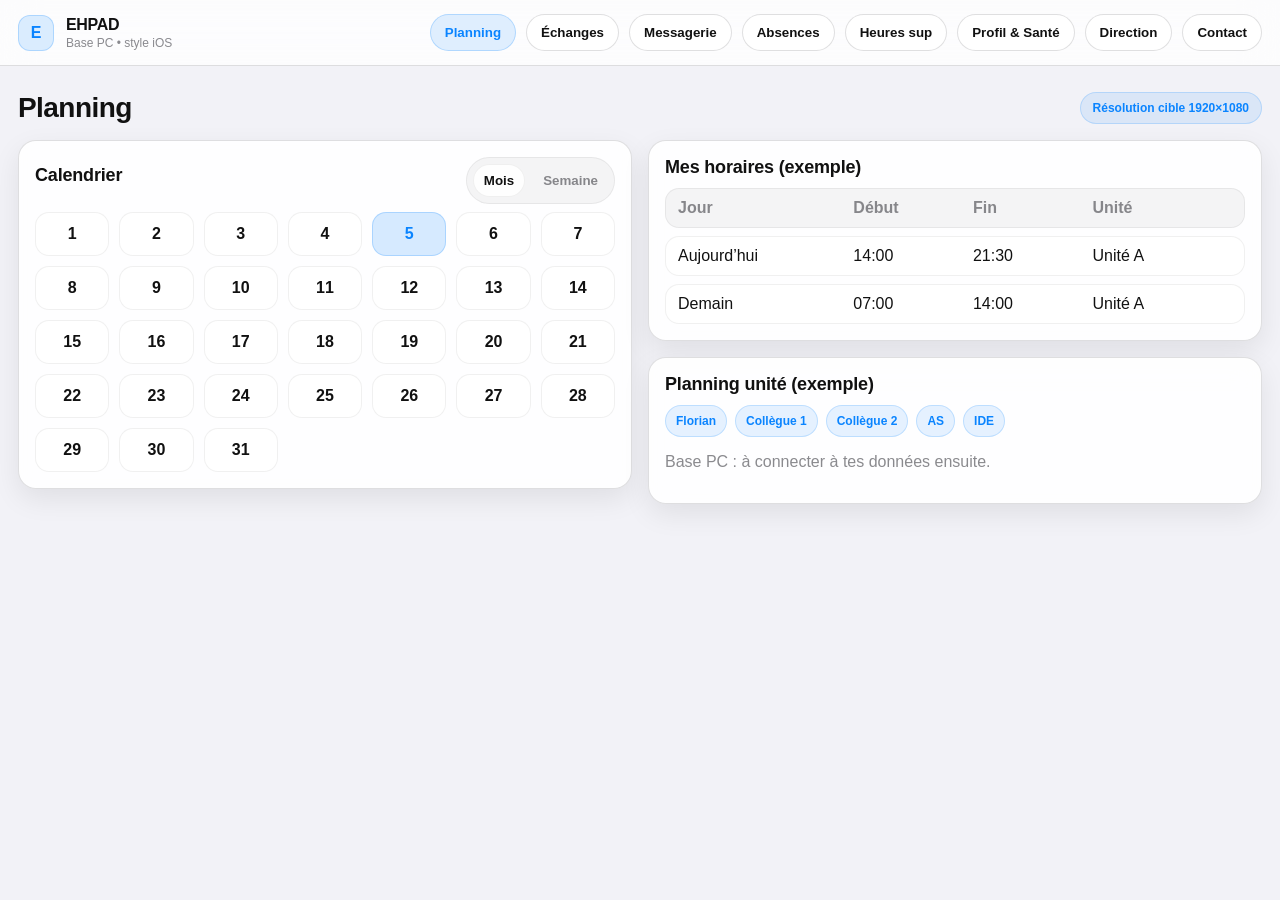
==== agent/index.html @ d67bc6e9 "Add files via upload" ====
<!doctype html>
<html lang="fr">
<head>
  <meta charset="utf-8" />
  <meta name="viewport" content="width=device-width, initial-scale=1" />
  <title>EHPAD – Base PC (style iOS)</title>
  <link rel="stylesheet" href="styles.css" />
</head>
<body>
  <header class="topbar">
    <div class="brand">
      <div class="logo">E</div>
      <div>
        <div class="brand-title">EHPAD</div>
        <div class="brand-sub">Base PC • style iOS</div>
      </div>
    </div>

    <nav class="nav" id="nav">
      <button class="navbtn active" data-tab="planning">Planning</button>
      <button class="navbtn" data-tab="echanges">Échanges</button>
      <button class="navbtn" data-tab="messagerie">Messagerie</button>
      <button class="navbtn" data-tab="disponibilites">Absences</button>
      <button class="navbtn" data-tab="heures">Heures sup</button>
      <button class="navbtn" data-tab="profil">Profil & Santé</button>
      <button class="navbtn" data-tab="direction">Direction</button>
      <button class="navbtn" data-tab="contact">Contact</button>
    </nav>
  </header>

  <main class="wrap">
    <section class="panel active" data-panel="planning">
      <div class="panelhead">
        <h1>Planning</h1>
        <div class="chip">Résolution cible 1920×1080</div>
      </div>

      <div class="grid2">
        <div class="card">
          <div class="cardhead">
            <h2>Calendrier</h2>
            <div class="seg">
              <button class="segbtn active" data-cal="month">Mois</button>
              <button class="segbtn" data-cal="week">Semaine</button>
            </div>
          </div>
          <div class="calendar" id="calendar"></div>
        </div>

        <div class="stack">
          <div class="card">
            <h2>Mes horaires (exemple)</h2>
            <div class="table">
              <div class="row header">
                <div>Jour</div><div>Début</div><div>Fin</div><div>Unité</div>
              </div>
              <div class="row"><div>Aujourd’hui</div><div>14:00</div><div>21:30</div><div>Unité A</div></div>
              <div class="row"><div>Demain</div><div>07:00</div><div>14:00</div><div>Unité A</div></div>
            </div>
          </div>

          <div class="card">
            <h2>Planning unité (exemple)</h2>
            <div class="pillrow">
              <span class="pill">Florian</span>
              <span class="pill">Collègue 1</span>
              <span class="pill">Collègue 2</span>
              <span class="pill">AS</span>
              <span class="pill">IDE</span>
            </div>
            <p class="muted">Base PC : à connecter à tes données ensuite.</p>
          </div>
        </div>
      </div>
    </section>

    <section class="panel" data-panel="echanges">
      <div class="panelhead">
        <h1>Échanges d’horaires</h1>
        <div class="chip">Demande → validation direction</div>
      </div>

      <div class="grid2">
        <div class="card">
          <h2>Proposer un échange</h2>
          <div class="formgrid">
            <label>Jour / date</label>
            <input type="date" id="swapDate" />

            <label>Mon horaire</label>
            <select id="myShift">
              <option>07:00–14:00</option>
              <option selected>14:00–21:30</option>
            </select>

            <label>Horaire collègue</label>
            <select id="theirShift">
              <option>07:00–14:00</option>
              <option>14:00–21:30</option>
            </select>

            <label>Collègue</label>
            <input type="text" id="coworker" placeholder="Nom du collègue" />

            <label>Message (optionnel)</label>
            <textarea id="swapMsg" rows="4" placeholder="Explique ta demande…"></textarea>
          </div>

          <div class="actions">
            <button class="btn primary" id="sendSwap">Envoyer la demande</button>
            <div class="hint" id="swapResult"></div>
          </div>
        </div>

        <div class="card">
          <h2>Historique (démo)</h2>
          <div class="list" id="swapList"></div>
        </div>
      </div>
    </section>

    <section class="panel" data-panel="messagerie">
      <div class="panelhead">
        <h1>Messagerie</h1>
        <div class="chip">Pièces jointes (base)</div>
      </div>

      <div class="grid2">
        <div class="card">
          <h2>Conversations</h2>
          <div class="list" id="threads"></div>
          <button class="btn" id="newThread">+ Nouvelle conversation</button>
        </div>

        <div class="card">
          <h2 id="chatTitle">Conversation</h2>
          <div class="chat" id="chat"></div>

          <div class="chatbar">
            <input id="chatInput" type="text" placeholder="Écrire un message…" />
            <input id="fileInput" type="file" />
            <button class="btn primary" id="chatSend">Envoyer</button>
          </div>

          <div class="hint">Astuce : un bouton “Proposer un échange” pourra être ajouté ici ensuite.</div>
        </div>
      </div>
    </section>

    <section class="panel" data-panel="disponibilites">
      <div class="panelhead">
        <h1>Disponibilités / Arrêts</h1>
        <div class="chip">Du / Au</div>
      </div>

      <div class="grid2">
        <div class="card">
          <h2>Déclarer une absence</h2>
          <div class="formgrid">
            <label>Type</label>
            <select id="absenceType">
              <option>Indisponible</option>
              <option>Arrêt maladie</option>
            </select>

            <label>Du</label>
            <input type="date" id="fromDate" />

            <label>Au</label>
            <input type="date" id="toDate" />

            <label>Note (optionnel)</label>
            <input type="text" id="absenceNote" placeholder="Ex : RDV, grippe…" />
          </div>

          <div class="actions">
            <button class="btn primary" id="saveAbsence">Enregistrer</button>
            <div class="hint" id="absenceResult"></div>
          </div>
        </div>

        <div class="card">
          <h2>Mes déclarations</h2>
          <div class="list" id="absenceList"></div>
        </div>
      </div>
    </section>

    <section class="panel" data-panel="heures">
      <div class="panelhead">
        <h1>Heures supplémentaires</h1>
        <div class="chip">Déclaration</div>
      </div>

      <div class="grid2">
        <div class="card">
          <h2>Déclarer</h2>
          <div class="formgrid">
            <label>Date</label>
            <input type="date" id="otDate" />
            <label>Minutes</label>
            <input type="number" id="otMinutes" min="0" step="5" placeholder="Ex : 15, 30, 45…" />
            <label>Commentaire</label>
            <input type="text" id="otNote" placeholder="Ex : transmission, retard" />
          </div>
          <div class="actions">
            <button class="btn primary" id="saveOT">Enregistrer</button>
            <div class="hint" id="otResult"></div>
          </div>
        </div>

        <div class="card">
          <h2>Historique</h2>
          <div class="list" id="otList"></div>
        </div>
      </div>
    </section>

    <section class="panel" data-panel="profil">
      <div class="panelhead">
        <h1>Profil & Santé</h1>
        <div class="chip">Infos personnelles</div>
      </div>

      <div class="grid2">
        <div class="card">
          <h2>Profil</h2>
          <div class="formgrid">
            <label>Nom</label><input id="pName" placeholder="Nom / prénom" />
            <label>Unité</label><input id="pUnit" placeholder="Ex : Unité A" />
            <label>Poste</label><input id="pRole" placeholder="Ex : Agent de soins" />
          </div>
          <div class="actions">
            <button class="btn primary" id="saveProfile">Enregistrer</button>
            <div class="hint" id="profileResult"></div>
          </div>
        </div>

        <div class="card">
          <h2>Santé (option)</h2>
          <div class="formgrid">
            <label>Allergies</label><input id="hAllergies" placeholder="…" />
            <label>Traitements</label><input id="hTreatments" placeholder="…" />
            <label>Poids (kg)</label><input id="hWeight" type="number" />
            <label>Taille (cm)</label><input id="hHeight" type="number" />
          </div>
          <div class="actions">
            <button class="btn primary" id="saveHealth">Enregistrer</button>
            <div class="hint" id="healthResult"></div>
          </div>
        </div>
      </div>
    </section>

    <section class="panel" data-panel="direction">
      <div class="panelhead">
        <h1>Direction</h1>
        <div class="chip">Validations</div>
      </div>

      <div class="grid2">
        <div class="card">
          <h2>Demandes d’échanges</h2>
          <div class="list" id="dirSwaps"></div>
        </div>
        <div class="card">
          <h2>Absences</h2>
          <div class="list" id="dirAbsences"></div>
        </div>
      </div>
    </section>

    <section class="panel" data-panel="contact">
      <div class="panelhead">
        <h1>Contact EHPAD</h1>
        <div class="chip">Infos</div>
      </div>

      <div class="grid2">
        <div class="card">
          <h2>Coordonnées</h2>
          <div class="kv">
            <div><span>Adresse</span><strong>À compléter</strong></div>
            <div><span>Téléphone</span><strong>01 00 00 00 00</strong></div>
            <div><span>Email</span><strong>contact@ehpad.fr</strong></div>
          </div>
        </div>
        <div class="card">
          <h2>Notes</h2>
          <p class="muted">Tu peux ajouter des liens utiles, procédures, etc.</p>
        </div>
      </div>
    </section>
  </main>

  <script src="app.js"></script>
</body>
</html>
---- agent/styles.css ----
/* ==================================================
   EHPAD – BASE PC (STYLE iOS)
   Couleur principale : #0A84FF
   Cible : 1920×1080
   ================================================== */

:root{
  --blue:#0A84FF;
  --bg:#F2F2F7;
  --card:rgba(255,255,255,.90);
  --sep:rgba(60,60,67,.16);
  --text:#111;
  --muted:rgba(60,60,67,.60);
  --shadow:0 10px 28px rgba(0,0,0,.08);
  --r:18px;
  --r2:14px;
}

*{box-sizing:border-box}
html,body{height:100%}
body{
  margin:0;
  background:var(--bg);
  color:var(--text);
  font-family:-apple-system,BlinkMacSystemFont,"SF Pro Display","SF Pro Text","Segoe UI",Roboto,Arial,sans-serif;
  -webkit-font-smoothing:antialiased;
  -moz-osx-font-smoothing:grayscale;
}

.topbar{
  position:sticky;
  top:0;
  z-index:50;
  display:flex;
  align-items:center;
  justify-content:space-between;
  gap:16px;
  padding:14px 18px;
  background:rgba(255,255,255,.78);
  border-bottom:1px solid var(--sep);
  backdrop-filter:blur(18px);
  -webkit-backdrop-filter:blur(18px);
}

.brand{display:flex; gap:12px; align-items:center}
.logo{
  width:36px;height:36px;border-radius:12px;
  background:rgba(10,132,255,.14);
  border:1px solid rgba(10,132,255,.22);
  display:flex;align-items:center;justify-content:center;
  font-weight:900;color:var(--blue);
}
.brand-title{font-weight:900; letter-spacing:-.02em}
.brand-sub{font-size:12px;color:var(--muted);margin-top:2px}

.nav{display:flex; flex-wrap:wrap; gap:10px; justify-content:flex-end}
.navbtn{
  border:1px solid var(--sep);
  background:rgba(255,255,255,.9);
  border-radius:999px;
  padding:10px 14px;
  font-weight:800;
  cursor:pointer;
  color:var(--text);
}
.navbtn:hover{border-color:rgba(10,132,255,.35)}
.navbtn.active{
  background:rgba(10,132,255,.12);
  border-color:rgba(10,132,255,.22);
  color:var(--blue);
}

.wrap{
  width:min(1600px, 100%);
  margin:0 auto;
  padding:18px;
}

.panel{display:none}
.panel.active{display:block}

.panelhead{
  display:flex;
  align-items:center;
  justify-content:space-between;
  gap:14px;
  margin:8px 0 16px;
}
.panelhead h1{margin:0; font-size:28px; letter-spacing:-.02em}
.chip{
  background:rgba(10,132,255,.10);
  border:1px solid rgba(10,132,255,.18);
  color:var(--blue);
  padding:8px 12px;
  border-radius:999px;
  font-weight:900;
  font-size:12px;
}

.grid2{
  display:grid;
  grid-template-columns: 1fr 1fr;
  gap:16px;
  align-items:start;
}
.stack{display:grid; gap:16px}

.card{
  background:var(--card);
  border:1px solid var(--sep);
  border-radius:var(--r);
  box-shadow:var(--shadow);
  padding:16px;
  backdrop-filter:blur(14px);
  -webkit-backdrop-filter:blur(14px);
}
.card h2{margin:0 0 10px; font-size:18px; letter-spacing:-.01em}

.cardhead{display:flex; align-items:center; justify-content:space-between; gap:10px; margin-bottom:8px}
.seg{display:flex; gap:8px; background:rgba(0,0,0,.04); padding:6px; border-radius:999px; border:1px solid rgba(0,0,0,.06)}
.segbtn{
  border:0; background:transparent; padding:8px 10px; border-radius:999px; cursor:pointer; font-weight:900; color:var(--muted)
}
.segbtn.active{background:rgba(255,255,255,.9); border:1px solid rgba(0,0,0,.06); color:var(--text)}

.muted{color:var(--muted)}

.table{display:grid; gap:8px}
.row{display:grid; grid-template-columns: 1.2fr .8fr .8fr 1fr; gap:8px; padding:10px 12px; border-radius:14px; border:1px solid rgba(0,0,0,.06); background:rgba(255,255,255,.75)}
.row.header{background:rgba(0,0,0,.04); color:var(--muted); font-weight:900}

.pillrow{display:flex; flex-wrap:wrap; gap:8px}
.pill{
  padding:8px 10px; border-radius:999px;
  background:rgba(10,132,255,.10);
  border:1px solid rgba(10,132,255,.18);
  color:var(--blue);
  font-weight:900;
  font-size:12px;
}

.formgrid{display:grid; grid-template-columns: 1fr; gap:10px}
label{font-size:12px; color:var(--muted); font-weight:900}
input, select, textarea{
  width:100%;
  padding:12px 12px;
  border-radius:var(--r2);
  border:1px solid var(--sep);
  background:rgba(255,255,255,.95);
  outline:none;
  font-size:14px;
}
input:focus,select:focus,textarea:focus{
  border-color:rgba(10,132,255,.55);
  box-shadow:0 0 0 4px rgba(10,132,255,.12);
}

.actions{display:flex; align-items:center; gap:12px; margin-top:12px}
.hint{color:var(--muted); font-size:12px; font-weight:700}

.btn{
  border-radius:14px;
  border:1px solid var(--sep);
  background:rgba(255,255,255,.9);
  padding:12px 14px;
  font-weight:900;
  cursor:pointer;
}
.btn.primary{
  background:var(--blue);
  border-color:rgba(10,132,255,.35);
  color:#fff;
}

.calendar{
  display:grid;
  grid-template-columns: repeat(7, 1fr);
  gap:10px;
  margin-top:8px;
}
.day{
  padding:12px 10px;
  border-radius:14px;
  border:1px solid rgba(0,0,0,.06);
  background:rgba(255,255,255,.75);
  text-align:center;
  font-weight:900;
}
.day.today{
  background:rgba(10,132,255,.16);
  border-color:rgba(10,132,255,.22);
  color:var(--blue);
}

.list{display:grid; gap:10px}
.item{
  border-radius:14px;
  border:1px solid rgba(0,0,0,.06);
  background:rgba(255,255,255,.75);
  padding:12px 12px;
}
.item .top{display:flex; justify-content:space-between; gap:10px; font-weight:900}
.item .sub{margin-top:6px; color:var(--muted); font-size:12px; font-weight:700}

.chat{
  height:520px;
  overflow:auto;
  border-radius:14px;
  border:1px solid rgba(0,0,0,.06);
  background:rgba(255,255,255,.75);
  padding:12px;
  display:grid;
  gap:10px;
}
.bubble{
  max-width:80%;
  padding:10px 12px;
  border-radius:16px;
  border:1px solid rgba(0,0,0,.06);
  background:rgba(255,255,255,.9);
}
.bubble.me{
  margin-left:auto;
  background:rgba(10,132,255,.12);
  border-color:rgba(10,132,255,.22);
}
.chatbar{
  display:grid;
  grid-template-columns: 1fr 220px auto;
  gap:10px;
  margin-top:12px;
  align-items:center;
}

.kv{display:grid; gap:10px}
.kv > div{
  display:flex; justify-content:space-between; gap:12px;
  padding:12px; border-radius:14px;
  border:1px solid rgba(0,0,0,.06);
  background:rgba(255,255,255,.75);
}
.kv span{color:var(--muted); font-weight:900; font-size:12px}

@media (max-width: 1200px){
  .grid2{grid-template-columns:1fr}
  .chatbar{grid-template-columns:1fr}
  .nav{justify-content:flex-start}
}
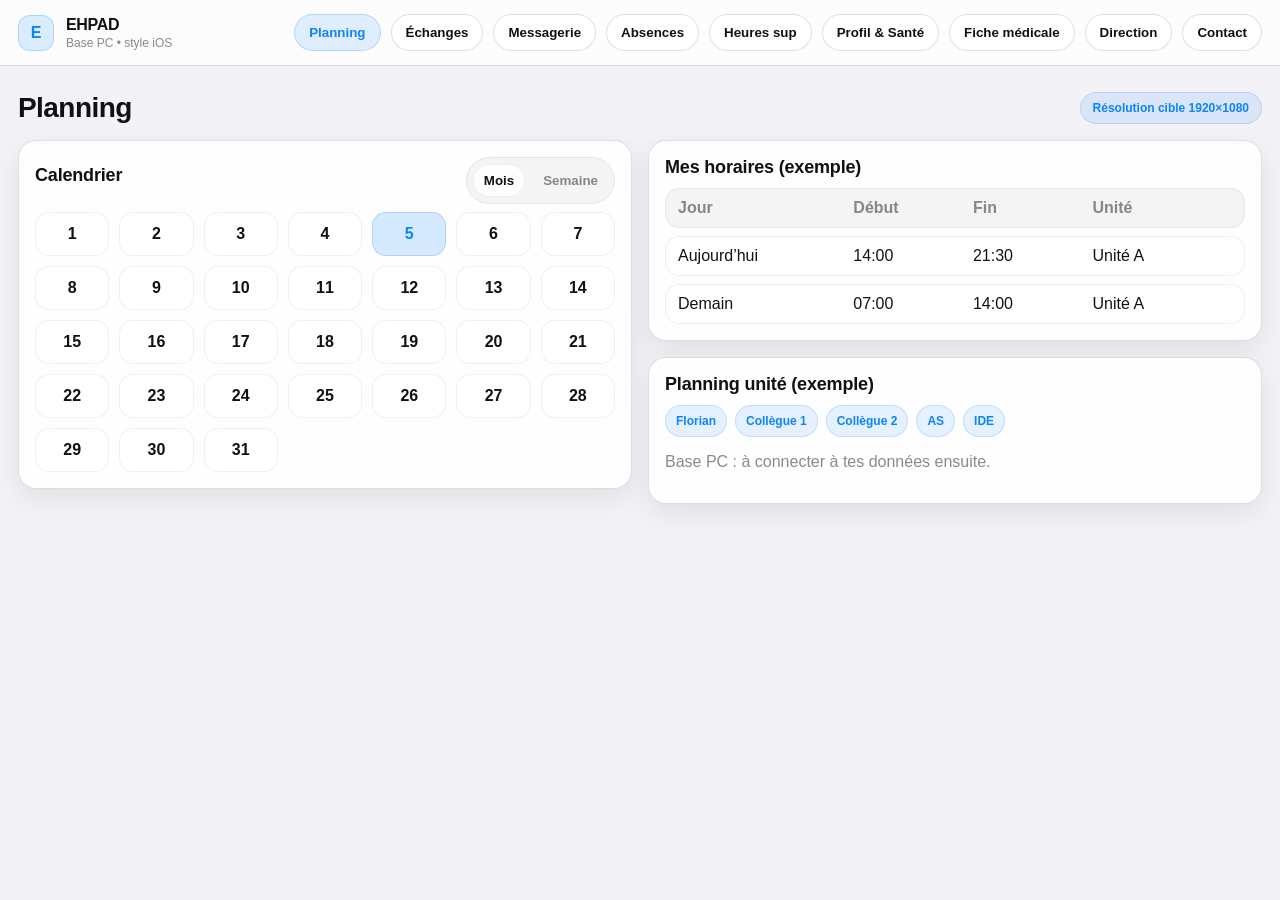
==== commit 7293305c: "Add files via upload" ====
--- a/agent/index.html
+++ b/agent/index.html
@@ -23,6 +23,7 @@
       <button class="navbtn" data-tab="disponibilites">Absences</button>
       <button class="navbtn" data-tab="heures">Heures sup</button>
       <button class="navbtn" data-tab="profil">Profil & Santé</button>
+      <button class="navbtn" data-tab="fiche">Fiche médicale</button>
       <button class="navbtn" data-tab="direction">Direction</button>
       <button class="navbtn" data-tab="contact">Contact</button>
     </nav>
